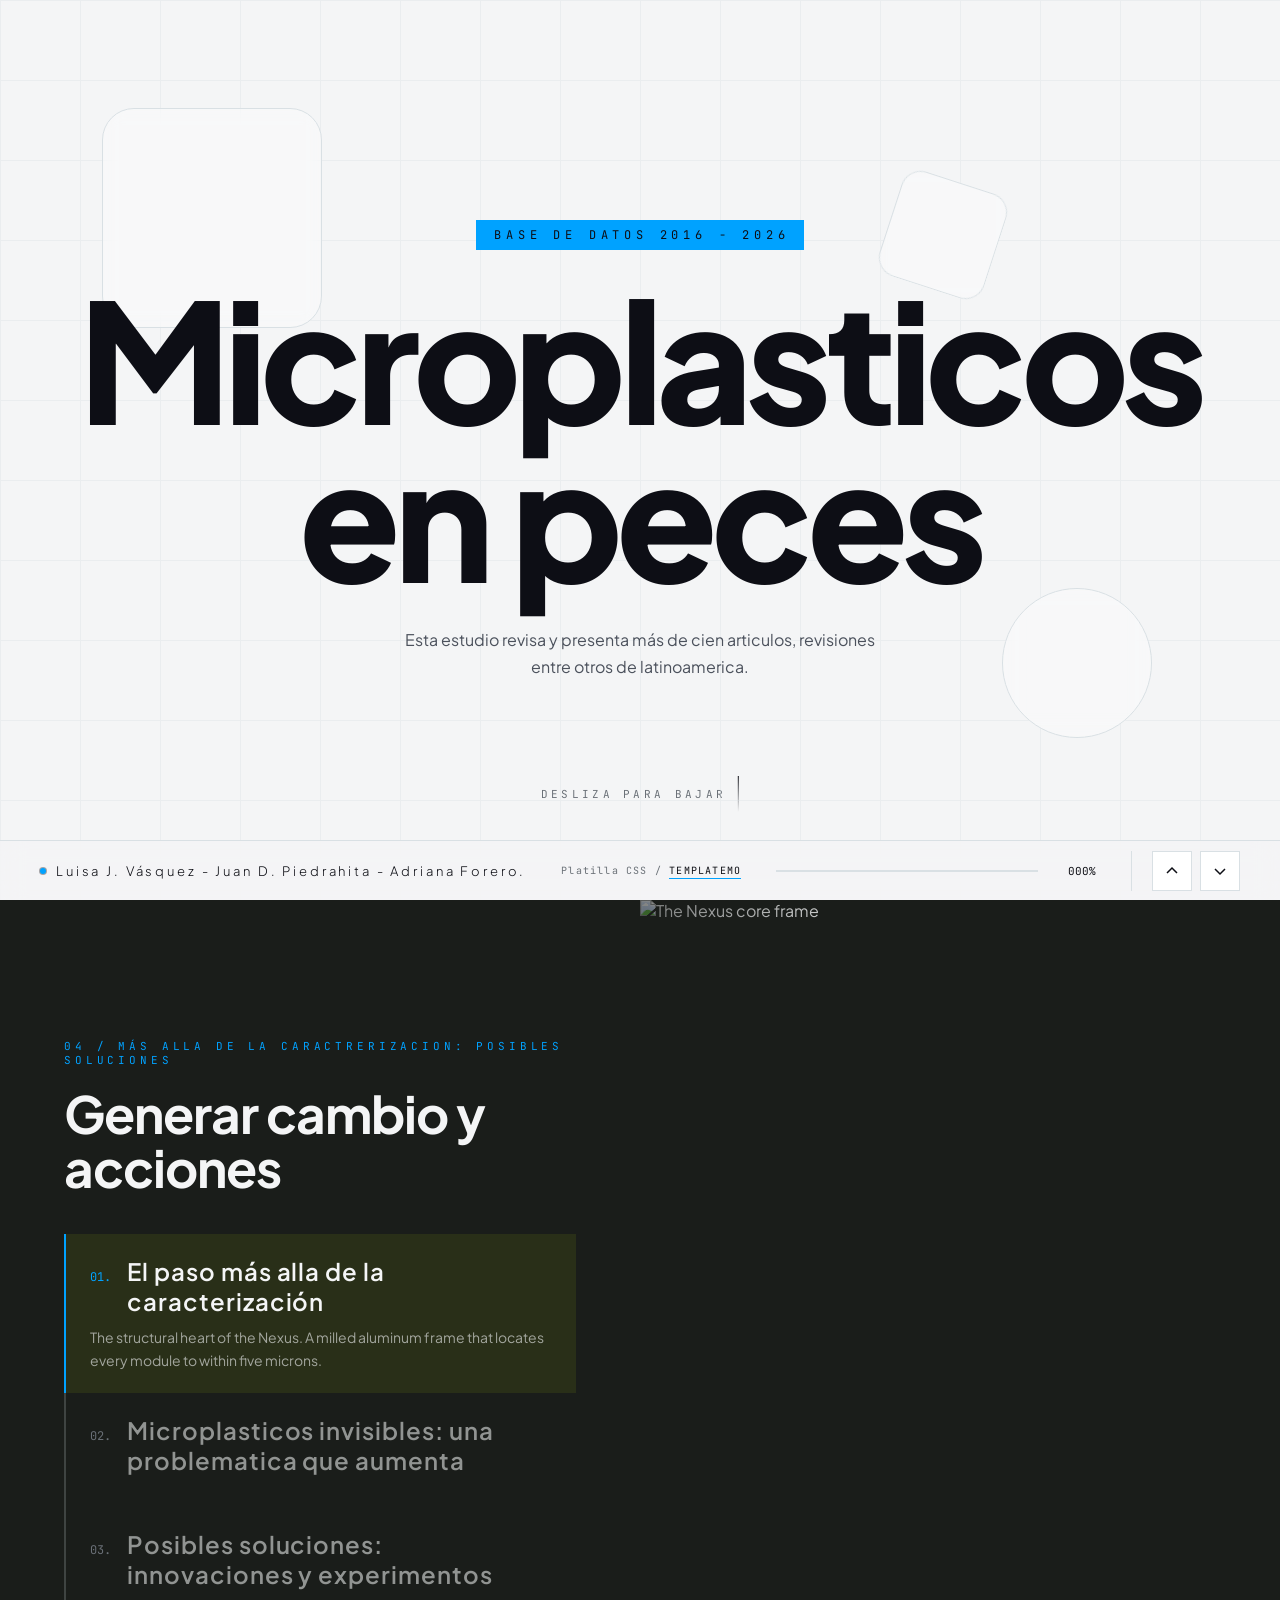
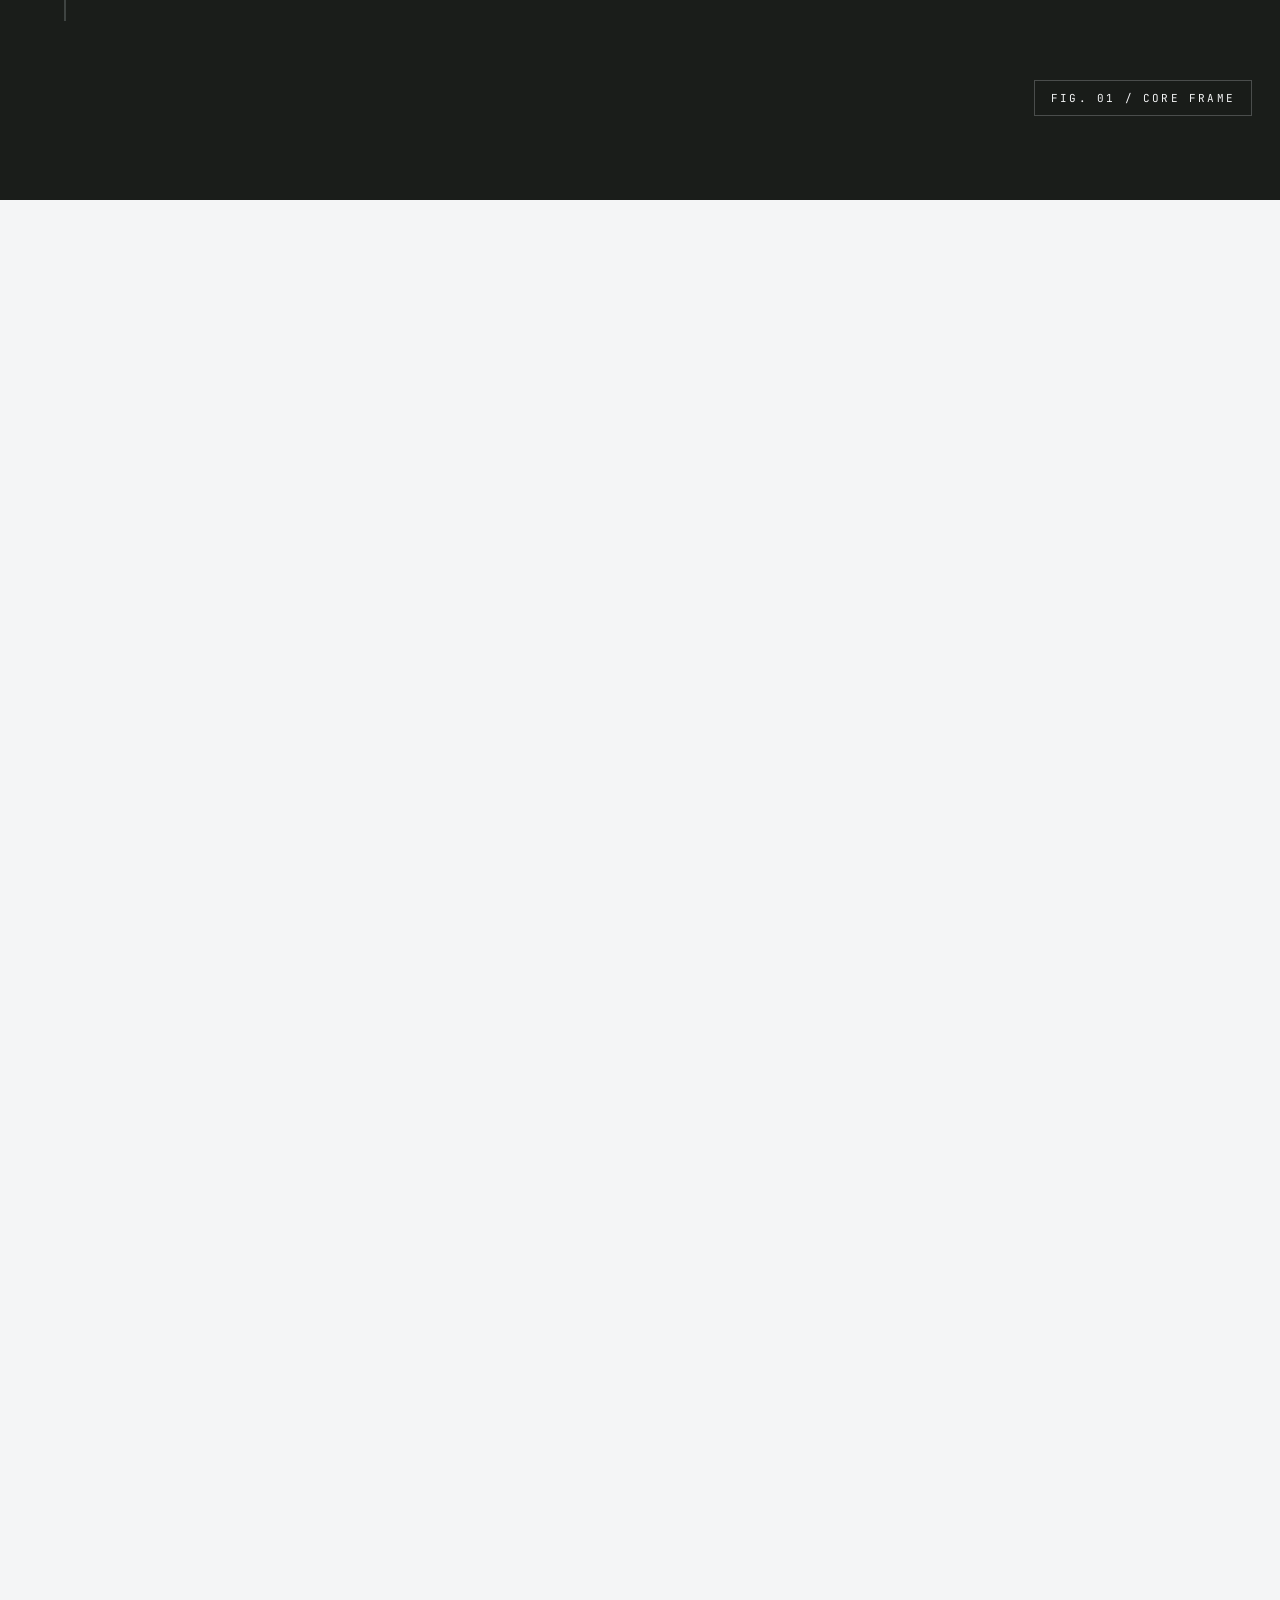
==== index.html @ 28c137dc "Main page" ====
<!DOCTYPE html>
<!--
  Platilla
  https://templatemo.com/tm-629-nexus-system
-->
<html lang="es">
<head>
<meta charset="UTF-8">
<meta name="viewport" content="width=device-width, initial-scale=1.0">
<title>Base de datos microplasticos en peces 2016-2026</title>
<meta name="description" content="The Nexus is a Z-Depth scroll-stacking industrial tech template with a brushed titanium and acid volt design system.">
<link rel="preconnect" href="https://fonts.googleapis.com">
<link rel="preconnect" href="https://fonts.gstatic.com" crossorigin>
<link href="https://fonts.googleapis.com/css2?family=Plus+Jakarta+Sans:wght@300;400;500;600;700;800&family=JetBrains+Mono:wght@400;500;700&display=swap" rel="stylesheet">
<link rel="stylesheet" href="templatemo-629-nexus-style.css">
</head>
<body>

<div class="scroll-spacer" aria-hidden="true"></div>

<!-- card 1: the floating hero -->
<section class="zcard card-hero" data-card="1">
  <div class="hero-grid" aria-hidden="true"></div>
  <div class="glass-shape glass-a" aria-hidden="true"></div>
  <div class="glass-shape glass-b" aria-hidden="true"></div>
  <div class="glass-shape glass-c" aria-hidden="true"></div>
  <div class="hero-stage">
    <p class="hero-eyebrow">Base de datos 2016 - 2026</p>
    <h1 class="hero-title">Microplasticos en peces</h1>
    <p class="hero-sub">Esta estudio revisa y presenta más de cien articulos, revisiones entre otros de latinoamerica.</p>
  </div>
  <div class="hero-scroll-hint">Desliza para bajar</div>
</section>

<!-- card 2: the engineered image overlay -->
<section class="zcard card-macro" data-card="2">
  <img class="macro-img" src="https://cdn.shopify.com/s/files/1/1537/5723/files/ocean-microplastic-content.jpg?v=1647354596" alt="Macro view">
  <div class="macro-shade" aria-hidden="true"></div>
  <div class="crosshair-v" aria-hidden="true"></div>
  <div class="crosshair-h" aria-hidden="true"></div>
  <div class="node-dot" aria-hidden="true"></div>
  <div class="node-box">
    <p class="node-box-tag">En resumidas cuentas:</p>
    <div class="node-stat"><span>TOTAL DE REVISADOS</span><span>342</span></div>
    <div class="node-stat"><span>DESPUES DE LA DEPURACIÓN</span><span>108</span></div>
    <div class="node-stat"><span>PERIODO DE ESTUDIO</span><span>2016-2026</span></div>
  </div>
  <div class="macro-caption">
    <span class="mono">Introducción</span>
    <h2>¿Sobre que es nuestra revisión?</h2>
  </div>
</section>

<!-- card 3: the kinetic accordion fold -->
<section class="zcard card-fold" data-card="3">
  <div class="fold-head">
    <h2>Múltiples áreas, un objetivo</h2>
    <span class="mono">03 / Áreas de enfoque</span>
  </div>
  <div class="accordion" id="accordion">
    <button class="slice" type="button" aria-expanded="false">
      <img class="slice-img" src="images/Captura de pantalla 2026-10-07 170751.png" alt="Core processing array">
      <div class="slice-shade" aria-hidden="true"></div>
      <div class="slice-idle">
        <span class="slice-num">A.01</span>
        <span class="slice-idle-title">Base de datos general</span>
        <span class="slice-num" aria-hidden="true">+</span>
      </div>
      <div class="slice-reveal">
        <span class="mono">A.01 / Tabla resumida de 108 articulos</span>
        <h3>Set de datos</h3>
        <p>Tabla con Titulo, autores, año, DOI, resumen y microplasticos encontrados por pais, cuenca y especie.</p>
      </div>
    </button>
    <button class="slice" type="button" aria-expanded="false">
      <img class="slice-img" src="https://wordpress.donweb.com/wp-content/uploads/2026/02/mapa-interactivo-en-WordPress-10.png" alt="Liquid cooling fluidics loop">
      <div class="slice-shade" aria-hidden="true"></div>
      <div class="slice-idle">
        <span class="slice-num">A.02</span>
        <span class="slice-idle-title">Mapa interactivo</span>
        <span class="slice-num" aria-hidden="true">+</span>
      </div>
      <div class="slice-reveal">
        <span class="mono">A.02 / Mapa</span>
        <h3>Mapa global interactivo con </h3>
        <p>Informacion de: ubicacion, especie, microplasticos y quimica cuenca y otras particulas antropogenicas</p>
      </div>
    </button>
    <button class="slice" type="button" aria-expanded="false">
      <img class="slice-img" src="https://curiomail.com/cdn/shop/files/freshwater-fish-greeting-card-set-4.jpg?v=1776963924&width=3840" alt="Power distribution grid">
      <div class="slice-shade" aria-hidden="true"></div>
      <div class="slice-idle">
        <span class="slice-num">A.03</span>
        <span class="slice-idle-title">Especies y sus microplasticos</span>
        <span class="slice-num" aria-hidden="true">+</span>
      </div>
      <div class="slice-reveal">
        <span class="mono">A.03 / Especies y microplasticos</span>
        <h3>Informacion taxonomica y microplasticos encontrados</h3>
        <p>Ficha donde la especie tendra un listado de los microplasticos encontrados citados.</p>
      </div>
    </button>
    <button class="slice" type="button" aria-expanded="false">
      <img class="slice-img" src="https://encrypted-tbn0.gstatic.com/images?q=tbn:ANd9GcRLVZOfeoc1RSA6bBAQNRxiNqVx5EBvekaNtNRDOL5UvaYXWQmduBOjoM87&s=10" alt="Optical interconnect sync layer">
      <div class="slice-shade" aria-hidden="true"></div>
      <div class="slice-idle">
        <span class="slice-num">A.04</span>
        <span class="slice-idle-title">Metodologías</span>
        <span class="slice-num" aria-hidden="true">+</span>
      </div>
      <div class="slice-reveal">
        <span class="mono">A.04 / Metodologías citadas</span>
        <h3>Fichas tecnicas sobre las metodologías</h3>
        <p>Tipos de estudios sobre los metodos empleados por los estudios encontrados</p>
      </div>
    </button>
  </div>
</section>

<!-- card 4: the matrix tabs and signature -->
<section class="zcard card-matrix" data-card="4">
  <div class="matrix-left">
    <p class="mono-tag">04 / Más alla de la caractrerizacion: posibles soluciones</p>
    <h2>Generar cambio y acciones</h2>
    <div class="matrix-tabs">
      <button class="matrix-tab active" type="button" data-goto="core" aria-selected="true">
        <span class="tab-line"><span class="tab-num">01.</span><span class="tab-name">El paso más alla de la caracterización</span></span>
        <p>The structural heart of the Nexus. A milled aluminum frame that locates every module to within five microns.</p>
      </button>
      <button class="matrix-tab" type="button" data-goto="fluidics" aria-selected="false">
        <span class="tab-line"><span class="tab-num">02.</span><span class="tab-name">Microplasticos invisibles: una problematica que aumenta</span></span>
        <p>Quick-disconnect manifolds route coolant through the chassis without a single exposed line.</p>
      </button>
      <button class="matrix-tab" type="button" data-goto="sync" aria-selected="false">
        <span class="tab-line"><span class="tab-num">03.</span><span class="tab-name">Posibles soluciones: innovaciones y experimentos</span></span>
        <p>A dedicated timing plane distributes a single clock to all nodes, end to end, rack to rack.</p>
      </button>
    </div>
  </div>
  <div class="matrix-right">
    <img class="matrix-img active" data-panel="core" src="https://hakaimagazine.com/wp-content/uploads/header-microplastic-effects.jpg" alt="The Nexus core frame">
    <img class="matrix-img" data-panel="fluidics" src="https://cdn.oceanographicmagazine.com/wp-content/uploads/2019/11/07104819/Hawaii-ocean-plastics-2-1920x1080.jpg" alt="The Nexus fluidics manifold">
    <img class="matrix-img" data-panel="sync" src="https://media.springernature.com/full/springer-static/image/art%3A10.1038%2Fs44454-025-00020-2/MediaObjects/44454_2025_20_Fig2_HTML.png?as=webp" alt="The Nexus sync timing plane">
    <div class="matrix-img-shade" aria-hidden="true"></div>
    <div class="matrix-caption" id="matrixCaption">FIG. 01 / CORE FRAME</div>
  </div>
</section>

<!-- permanent hud signature bar -->
<footer class="hud">
  <a class="hud-brand" href="https://www.templatemo.com/tm-629-nexus-system" target="_blank" rel="nofollow noopener">
    <span class="dot" aria-hidden="true"></span>Luisa J. Vásquez - Juan D. Piedrahita - Adriana Forero.
  </a>
  <span class="hud-credit">Platilla CSS / <a href="https://templatemo.com" target="_blank" rel="nofollow noopener">TEMPLATEMO</a></span>
  <div class="hud-progress">
    <div class="hud-track"><div class="hud-fill" id="hudFill"></div></div>
    <span class="hud-pct" id="hudPct">000%</span>
  </div>
  <div class="hud-nav">
    <button class="hud-arrow" id="navUp" type="button" aria-label="Previous section">
      <svg viewBox="0 0 14 14" fill="none" xmlns="http://www.w3.org/2000/svg" aria-hidden="true"><path d="M2 9L7 4L12 9" stroke="currentColor" stroke-width="1.5"/></svg>
    </button>
    <button class="hud-arrow" id="navDown" type="button" aria-label="Next section">
      <svg viewBox="0 0 14 14" fill="none" xmlns="http://www.w3.org/2000/svg" aria-hidden="true"><path d="M2 5L7 10L12 5" stroke="currentColor" stroke-width="1.5"/></svg>
    </button>
  </div>
</footer>

<script src="templatemo-629-nexus-script.js"></script>
</body>
</html>
---- templatemo-629-nexus-style.css ----
/*
  Nexus System Template
  https://templatemo.com/tm-629-nexus-system
*/

:root {
  --titanium: #F4F5F6; /* brushed titanium, cool metallic light grey */
  --carbon: #0D0E15; /* carbon matte, deep light-absorbing dark */
  --volt: #00a2ff; /* acid volt, electric neon accent 00a2ff*/
  --steel: #D9E0E4; /* muted steel lines and borders */
  --graphite: #1A1D1A; /* deep graphite grey with a whisper of green */
  --white: #FFFFFF;
  --hud-h: 60px;
  --ease-silk: cubic-bezier(0.16, 1, 0.3, 1);
}

* { margin: 0; padding: 0; box-sizing: border-box; }

html { scroll-behavior: auto; }

body {
  font-family: 'Plus Jakarta Sans', sans-serif;
  background: var(--titanium);
  color: var(--carbon);
  overflow-x: hidden;
  -webkit-font-smoothing: antialiased;
}

img { display: block; max-width: 100%; }

a { color: inherit; text-decoration: none; }

button { font-family: inherit; border: none; background: none; cursor: pointer; color: inherit; }

.mono { font-family: 'JetBrains Mono', monospace; }

/* ---------- scroll spacer creates the 400vh track ---------- */
.scroll-spacer { height: 400vh; }

/* ---------- z-depth card engine ---------- */
.zcard {
  position: fixed;
  top: 0;
  left: 0;
  width: 100vw;
  height: 100vh;
  height: 100svh;
  transform-origin: top center;
  will-change: transform, opacity;
  overflow: hidden;
}

.zcard[data-card="1"] { z-index: 10; }
.zcard[data-card="2"] { z-index: 20; transform: translateY(100%); }
.zcard[data-card="3"] { z-index: 30; transform: translateY(100%); }
.zcard[data-card="4"] { z-index: 40; transform: translateY(100%); }

/* ---------- card 1: the floating hero ---------- */
.card-hero {
  background: var(--titanium);
  display: flex;
  align-items: center;
  justify-content: center;
}

.hero-stage {
  position: relative;
  text-align: center;
  z-index: 5;
  padding: 0 24px;
}

.hero-eyebrow {
  font-family: 'JetBrains Mono', monospace;
  font-size: 12px;
  letter-spacing: 0.4em;
  text-transform: uppercase;
  color: var(--carbon);
  background: var(--volt);
  display: inline-block;
  padding: 7px 14px 7px 18px;
  margin-bottom: 28px;
}

.hero-title {
  font-size: clamp(56px, 13vw, 180px);
  font-weight: 800;
  letter-spacing: -0.04em;
  line-height: 0.95;
  color: var(--carbon);
}

.hero-sub {
  margin: 32px auto 0;
  max-width: 480px;
  font-size: 16px;
  font-weight: 400;
  line-height: 1.7;
  color: #4B515C;
}

.hero-scroll-hint {
  position: absolute;
  bottom: calc(var(--hud-h) + 28px);
  left: 50%;
  transform: translateX(-50%);
  font-family: 'JetBrains Mono', monospace;
  font-size: 11px;
  letter-spacing: 0.3em;
  text-transform: uppercase;
  color: #6A7077;
  display: flex;
  align-items: center;
  gap: 12px;
}

.hero-scroll-hint::after {
  content: "";
  width: 1px;
  height: 36px;
  background: linear-gradient(to bottom, var(--carbon), transparent);
  animation: hint-drop 2.2s var(--ease-silk) infinite;
}

@keyframes hint-drop {
  0% { transform: scaleY(0); transform-origin: top; }
  55% { transform: scaleY(1); transform-origin: top; }
  56% { transform-origin: bottom; }
  100% { transform: scaleY(0); transform-origin: bottom; }
}

/* floating translucent glass shapes */
.glass-shape {
  position: absolute;
  backdrop-filter: blur(10px);
  -webkit-backdrop-filter: blur(10px);
  background: rgba(255, 255, 255, 0.35);
  border: 1px solid var(--steel);
  z-index: 2;
}

.glass-a {
  width: 220px;
  height: 220px;
  top: 12%;
  left: 8%;
  border-radius: 32px;
  animation: bob-a 9s ease-in-out infinite;
}

.glass-b {
  width: 150px;
  height: 150px;
  bottom: 18%;
  right: 10%;
  border-radius: 50%;
  animation: bob-b 7s ease-in-out infinite;
}

.glass-c {
  width: 110px;
  height: 110px;
  top: 20%;
  right: 22%;
  border-radius: 20px;
  transform: rotate(18deg);
  animation: bob-c 11s ease-in-out infinite;
}

@keyframes bob-a {
  0%, 100% { transform: translateY(0); }
  50% { transform: translateY(-26px); }
}

@keyframes bob-b {
  0%, 100% { transform: translateY(0); }
  50% { transform: translateY(22px); }
}

@keyframes bob-c {
  0%, 100% { transform: translateY(0) rotate(18deg); }
  50% { transform: translateY(-18px) rotate(24deg); }
}

/* faint engineering grid behind the hero */
.hero-grid {
  position: absolute;
  inset: 0;
  background-image: linear-gradient(var(--steel) 1px, transparent 1px), linear-gradient(90deg, var(--steel) 1px, transparent 1px);
  background-size: 80px 80px;
  opacity: 0.35;
  z-index: 1;
}

/* ---------- card 2: the engineered image overlay ---------- */
.card-macro { background: var(--carbon); }

.macro-img {
  position: absolute;
  inset: 0;
  width: 100%;
  height: 100%;
  object-fit: cover;
}

.macro-shade {
  position: absolute;
  inset: 0;
  background: linear-gradient(to bottom, rgba(13, 14, 21, 0.25), rgba(13, 14, 21, 0.05) 40%, rgba(13, 14, 21, 0.35));
}

.crosshair-v, .crosshair-h { position: absolute; background: rgba(255, 255, 255, 0.4); }

.crosshair-v { top: 0; bottom: 0; left: 62%; width: 1px; }

.crosshair-h { left: 0; right: 0; top: 40%; height: 1px; }

.node-dot {
  position: absolute;
  left: 62%;
  top: 40%;
  width: 12px;
  height: 12px;
  border-radius: 50%;
  background: var(--volt);
  transform: translate(-50%, -50%);
  box-shadow: 0 0 0 6px rgba(209, 255, 0, 0.25), 0 0 24px 4px rgba(209, 255, 0, 0.8);
  animation: node-pulse 2.6s ease-in-out infinite;
}

@keyframes node-pulse {
  0%, 100% { box-shadow: 0 0 0 6px rgba(209, 255, 0, 0.25), 0 0 24px 4px rgba(209, 255, 0, 0.8); }
  50% { box-shadow: 0 0 0 12px rgba(209, 255, 0, 0.12), 0 0 36px 8px rgba(209, 255, 0, 0.95); }
}

.node-box {
  position: absolute;
  left: calc(62% + 28px);
  top: calc(40% + 28px);
  width: 280px;
  max-width: calc(100vw - 48px);
  background: rgba(13, 14, 21, 0.85);
  backdrop-filter: blur(8px);
  -webkit-backdrop-filter: blur(8px);
  border: 1px solid rgba(217, 224, 228, 0.3);
  color: var(--titanium);
  padding: 20px;
}

.node-box-tag {
  font-family: 'JetBrains Mono', monospace;
  font-size: 10px;
  letter-spacing: 0.3em;
  color: var(--volt);
  margin-bottom: 14px;
}

.node-stat {
  display: flex;
  justify-content: space-between;
  font-family: 'JetBrains Mono', monospace;
  font-size: 12px;
  padding: 8px 0;
  border-bottom: 1px solid rgba(217, 224, 228, 0.15);
}

.node-stat:last-child { border-bottom: none; }

.node-stat span:last-child { color: #00a2ff; }

.macro-caption {
  position: absolute;
  left: 40px;
  bottom: calc(var(--hud-h) + 36px);
  color: var(--titanium);
  max-width: 420px;
}

.macro-caption .mono {
  font-size: 11px;
  letter-spacing: 0.35em;
  text-transform: uppercase;
  color: #00a2ff;
  display: block;
  margin-bottom: 14px;
}

.macro-caption h2 {
  font-size: clamp(28px, 4vw, 48px);
  font-weight: 700;
  letter-spacing: -0.02em;
  line-height: 1.1;
}

/* ---------- card 3: the kinetic accordion fold ---------- */
.card-fold { background: var(--white); display: flex; flex-direction: column; }

.fold-head {
  padding: 28px 40px 0;
  display: flex;
  justify-content: space-between;
  align-items: baseline;
  gap: 16px;
}

.fold-head h2 { font-size: clamp(22px, 3vw, 34px); font-weight: 700; letter-spacing: -0.02em; }

.fold-head .mono { font-size: 11px; letter-spacing: 0.3em; text-transform: uppercase; color: #6A7077; }

.accordion {
  flex: 1;
  display: flex;
  width: 100%;
  margin-top: 24px;
  border-top: 1px solid var(--steel);
}

.slice {
  position: relative;
  flex: 1 1 0;
  min-width: 0;
  overflow: hidden;
  border-right: 1px solid var(--steel);
  background: var(--white);
  transition: flex-grow 1.2s var(--ease-silk);
  cursor: pointer;
  text-align: left;
  padding: 0;
}

.slice:last-child { border-right: none; }

.slice.active { flex-grow: 3.7; }

.slice-img {
  position: absolute;
  inset: 0;
  width: 100%;
  height: 100%;
  object-fit: cover;
  opacity: 0;
  transform: scale(1.06);
  transition: opacity 1.2s var(--ease-silk), transform 1.2s var(--ease-silk);
}

.slice.active .slice-img { opacity: 1; transform: scale(1); }

.slice-shade {
  position: absolute;
  inset: 0;
  background: linear-gradient(to top, rgba(13, 14, 21, 0.75), rgba(13, 14, 21, 0) 55%);
  opacity: 0;
  transition: opacity 1.2s var(--ease-silk);
}

.slice.active .slice-shade { opacity: 1; }

.slice-idle {
  position: absolute;
  inset: 0;
  display: flex;
  flex-direction: column;
  justify-content: space-between;
  padding: 28px 0 calc(var(--hud-h) + 28px);
  align-items: center;
  transition: opacity 0.6s var(--ease-silk);
}

.slice.active .slice-idle { opacity: 0; }

.slice-num {
  font-family: 'JetBrains Mono', monospace;
  font-size: 12px;
  color: var(--carbon);
  letter-spacing: 0.2em;
}

.slice-idle-title {
  writing-mode: vertical-rl;
  font-size: clamp(16px, 2vw, 22px);
  font-weight: 600;
  letter-spacing: 0.12em;
  text-transform: uppercase;
  color: var(--carbon);
}

.slice-reveal {
  position: absolute;
  left: 28px;
  right: 28px;
  bottom: calc(var(--hud-h) + 28px);
  color: var(--titanium);
  opacity: 0;
  transform: translateY(16px);
  transition: opacity 1.2s var(--ease-silk), transform 1.2s var(--ease-silk);
}

.slice.active .slice-reveal { opacity: 1; transform: translateY(0); }

.slice-reveal .mono {
  font-size: 10px;
  letter-spacing: 0.3em;
  text-transform: uppercase;
  color: #00a2ff;
  display: block;
  margin-bottom: 10px;
}

.slice-reveal h3 { font-size: clamp(20px, 2.6vw, 32px); font-weight: 700; letter-spacing: -0.01em; margin-bottom: 10px; white-space: nowrap; }

.slice-reveal p { font-size: 14px; line-height: 1.6; max-width: 380px; color: rgba(244, 245, 246, 0.85); }

.slice:focus-visible { outline: 2px solid var(--carbon); outline-offset: -2px; }

/* ---------- card 4: the matrix tabs and signature ---------- */
.card-matrix {
  background: var(--graphite);
  color: var(--titanium);
  display: grid;
  grid-template-columns: 1fr 1fr;
}

.matrix-left {
  display: flex;
  flex-direction: column;
  justify-content: center;
  padding: 60px clamp(28px, 5vw, 80px) calc(var(--hud-h) + 40px);
}

.matrix-left .mono-tag {
  font-family: 'JetBrains Mono', monospace;
  font-size: 11px;
  letter-spacing: 0.35em;
  text-transform: uppercase;
  color: var(--volt);
  margin-bottom: 20px;
}

.matrix-left h2 {
  font-size: clamp(30px, 4vw, 52px);
  font-weight: 700;
  letter-spacing: -0.02em;
  line-height: 1.05;
  margin-bottom: 40px;
}

.matrix-tab {
  display: block;
  width: 100%;
  text-align: left;
  padding: 22px 24px;
  border-left: 2px solid rgba(217, 224, 228, 0.2);
  transition: border-color 0.5s var(--ease-silk), background 0.5s var(--ease-silk);
}

.matrix-tab .tab-line {
  display: flex;
  align-items: baseline;
  gap: 16px;
}

.matrix-tab .tab-num {
  font-family: 'JetBrains Mono', monospace;
  font-size: 12px;
  color: #6A7077;
  transition: color 0.5s var(--ease-silk);
}

.matrix-tab .tab-name {
  font-size: clamp(18px, 2vw, 24px);
  font-weight: 600;
  letter-spacing: 0.04em;
  color: rgba(244, 245, 246, 0.55);
  transition: color 0.5s var(--ease-silk);
}

.matrix-tab p {
  margin-top: 10px;
  font-size: 14px;
  line-height: 1.6;
  color: rgba(244, 245, 246, 0.6);
  max-height: 0;
  overflow: hidden;
  opacity: 0;
  transition: max-height 0.7s var(--ease-silk), opacity 0.7s var(--ease-silk);
}

.matrix-tab.active {
  border-left-color: var(--volt);
  background: rgba(209, 255, 0, 0.08);
}

.matrix-tab.active .tab-num { color: var(--volt); }

.matrix-tab.active .tab-name { color: var(--titanium); }

.matrix-tab.active p { max-height: 120px; opacity: 1; }

.matrix-tab:focus-visible { outline: 2px solid var(--volt); outline-offset: -2px; }

.matrix-right { position: relative; overflow: hidden; }

.matrix-img {
  position: absolute;
  inset: 0;
  width: 100%;
  height: 100%;
  object-fit: cover;
  opacity: 0;
  transform: scale(1.05);
  transition: opacity 1s var(--ease-silk), transform 1.4s var(--ease-silk);
}

.matrix-img.active { opacity: 1; transform: scale(1); }

.matrix-img-shade {
  position: absolute;
  inset: 0;
  background: linear-gradient(to right, rgba(26, 29, 26, 0.55), rgba(26, 29, 26, 0) 45%);
  pointer-events: none;
}

.matrix-caption {
  position: absolute;
  right: 28px;
  bottom: calc(var(--hud-h) + 24px);
  font-family: 'JetBrains Mono', monospace;
  font-size: 11px;
  letter-spacing: 0.2em;
  color: var(--titanium);
  background: rgba(26, 29, 26, 0.78);
  backdrop-filter: blur(6px);
  -webkit-backdrop-filter: blur(6px);
  border: 1px solid rgba(217, 224, 228, 0.25);
  padding: 10px 16px;
}

/* ---------- the permanent hud signature bar ---------- */
.hud {
  position: fixed;
  left: 0;
  right: 0;
  bottom: 0;
  height: var(--hud-h);
  z-index: 9999;
  display: flex;
  align-items: center;
  justify-content: space-between;
  gap: 24px;
  padding: 0 clamp(20px, 4vw, 40px);
  background: rgba(244, 245, 246, 0.82);
  backdrop-filter: blur(12px);
  -webkit-backdrop-filter: blur(12px);
  border-top: 1px solid var(--steel);
}

.hud-brand {
  font-weight: 300;
  letter-spacing: 0.22em;
  font-size: 13px;
  color: var(--carbon);
  display: flex;
  align-items: center;
  gap: 10px;
  white-space: nowrap;
}

.hud-brand .dot {
  width: 6px;
  height: 6px;
  border-radius: 50%;
  background: var(--volt);
  box-shadow: 0 0 0 1px rgba(13, 14, 21, 0.35);
}

.hud-credit {
  font-family: 'JetBrains Mono', monospace;
  font-size: 10px;
  letter-spacing: 0.12em;
  color: #6A7077;
  white-space: nowrap;
}

.hud-credit a { color: var(--carbon); border-bottom: 1px solid var(--volt); padding-bottom: 1px; }

.hud-progress {
  flex: 1;
  max-width: 320px;
  display: flex;
  align-items: center;
  gap: 14px;
}

.hud-track {
  flex: 1;
  height: 2px;
  background: var(--steel);
  position: relative;
  overflow: hidden;
}

.hud-fill {
  position: absolute;
  left: 0;
  top: 0;
  bottom: 0;
  width: 0%;
  background: var(--volt);
}

.hud-pct {
  font-family: 'JetBrains Mono', monospace;
  font-size: 11px;
  color: var(--carbon);
  min-width: 44px;
  text-align: right;
}

.hud-nav {
  display: flex;
  align-items: center;
  gap: 8px;
  padding-left: 20px;
  border-left: 1px solid var(--steel);
}

.hud-arrow {
  width: 40px;
  height: 40px;
  display: flex;
  align-items: center;
  justify-content: center;
  border: 1px solid var(--steel);
  background: var(--white);
  color: var(--carbon);
  transition: background 0.4s var(--ease-silk), border-color 0.4s var(--ease-silk), color 0.4s var(--ease-silk), opacity 0.4s var(--ease-silk);
}

.hud-arrow svg { width: 14px; height: 14px; display: block; }

.hud-arrow:hover:not(:disabled) {
  background: var(--volt);
  border-color: var(--carbon);
  color: var(--carbon);
}

.hud-arrow:disabled { opacity: 0.3; cursor: default; }

.hud-arrow:focus-visible { outline: 2px solid var(--carbon); outline-offset: 2px; }

/* ---------- responsive ---------- */
@media (max-width: 900px) {
  .glass-a { width: 140px; height: 140px; left: 4%; }
  .glass-b { width: 100px; height: 100px; right: 6%; }
  .glass-c { width: 80px; height: 80px; right: 12%; }
  .crosshair-v { left: 50%; }
  .node-dot { left: 50%; }
  .node-box { left: 24px; right: 24px; width: auto; top: calc(40% + 28px); }
  .macro-caption { left: 24px; right: 24px; }
  .accordion { flex-direction: column; }
  .slice { border-right: none; border-bottom: 1px solid var(--steel); }
  .slice:last-child { border-bottom: none; }
  .slice-idle { flex-direction: row; align-items: center; justify-content: space-between; padding: 0 24px; }
  .slice-idle-title { writing-mode: horizontal-tb; letter-spacing: 0.08em; }
  .slice-reveal { left: 24px; right: 24px; bottom: 20px; }
  .slice-reveal h3 { white-space: normal; }
  .fold-head { padding: 20px 24px 0; flex-direction: column; gap: 6px; }
  .accordion { margin-top: 16px; }
  .card-matrix { grid-template-columns: 1fr; grid-template-rows: auto 1fr; }
  .matrix-left { padding: 40px 24px 24px; justify-content: flex-start; }
  .matrix-left h2 { margin-bottom: 20px; }
  .matrix-tab { padding: 14px 16px; }
  .matrix-caption { right: 16px; bottom: calc(var(--hud-h) + 16px); }
  .hud-credit { display: none; }
  .hud-pct { display: none; }
}

@media (max-height: 540px) {
  .hero-title { font-size: clamp(40px, 10vh, 90px); }
  .hero-sub { display: none; }
  .matrix-tab p { display: none; }
}

/* ---------- reduced motion: collapse to a calm static document ---------- */
@media (prefers-reduced-motion: reduce) {
  .scroll-spacer { display: none; }
  .zcard {
    position: relative;
    width: 100%;
    height: auto;
    min-height: 100vh;
    transform: none !important;
    opacity: 1 !important;
  }
  .glass-a, .glass-b, .glass-c, .node-dot, .hero-scroll-hint::after { animation: none !important; }
  .slice, .slice-img, .slice-shade, .slice-reveal, .matrix-img, .matrix-tab p { transition: none !important; }
  .card-macro, .matrix-right { min-height: 100vh; }
}
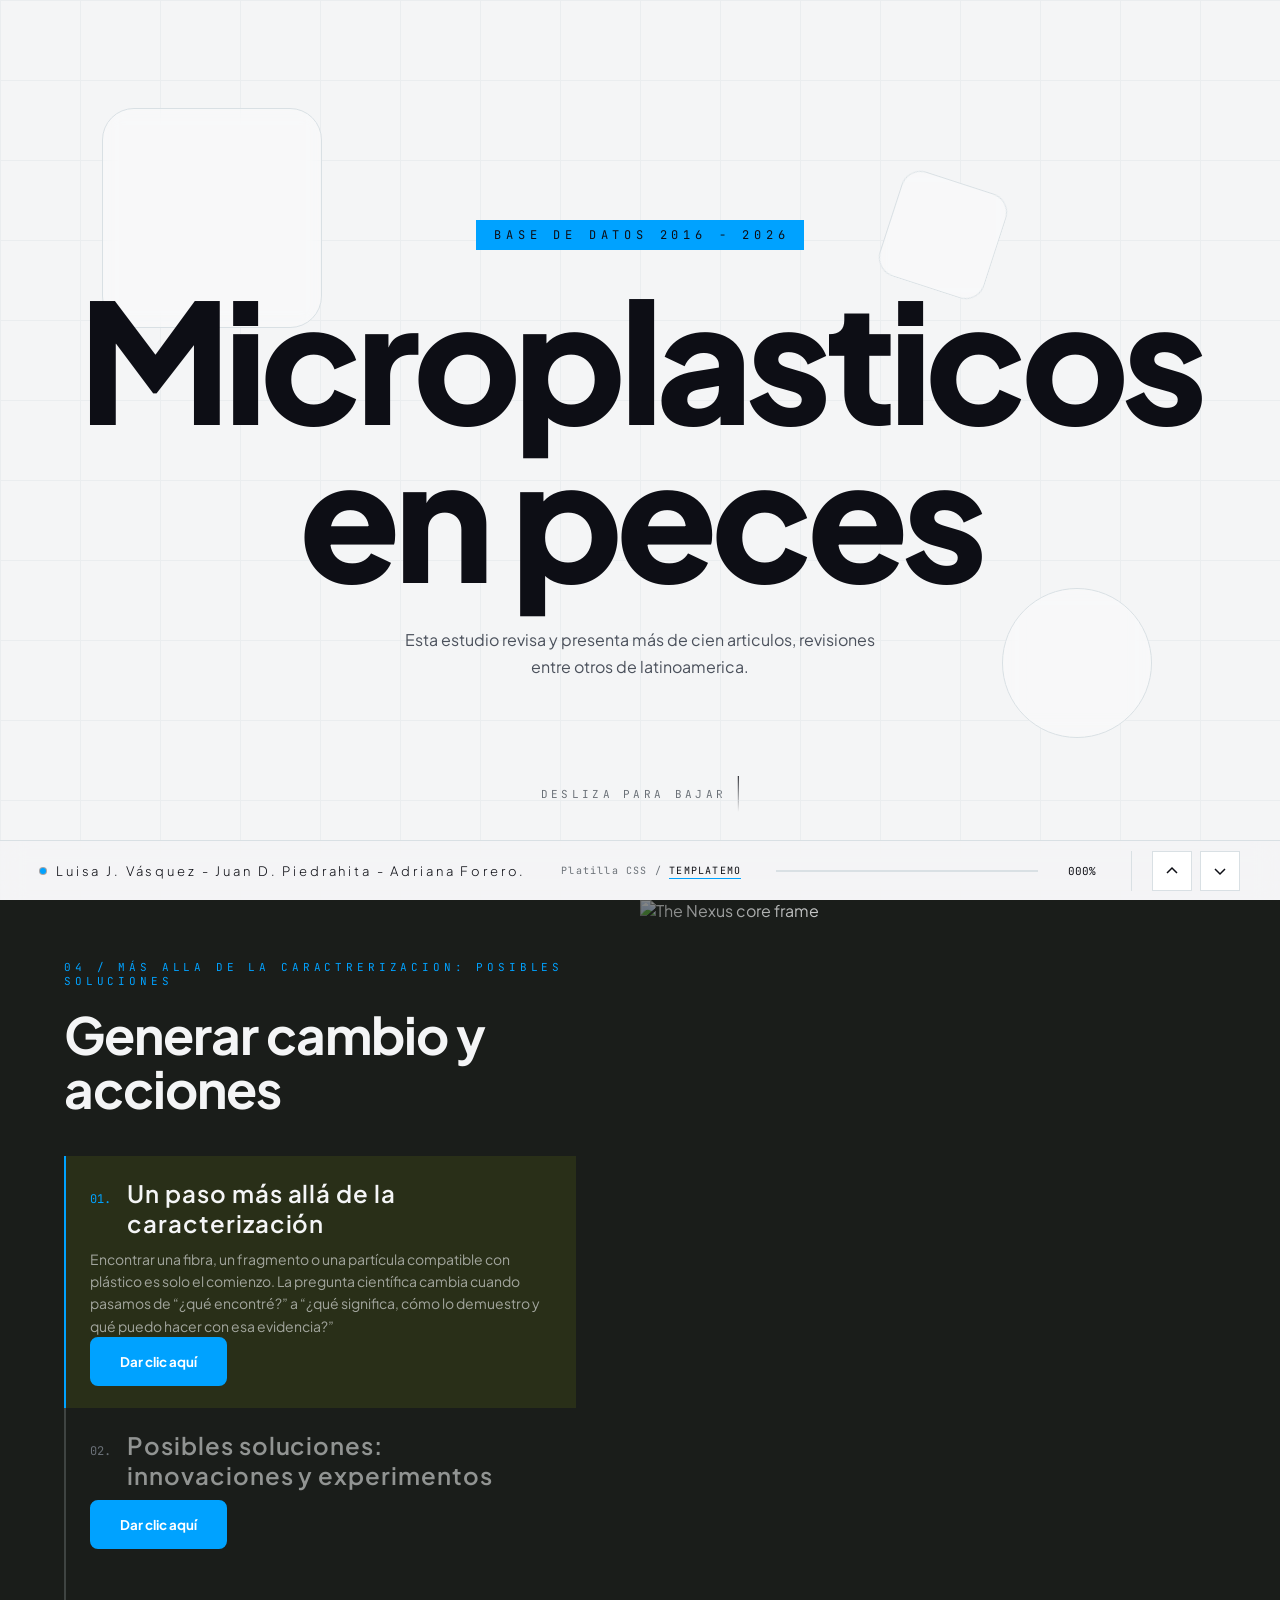
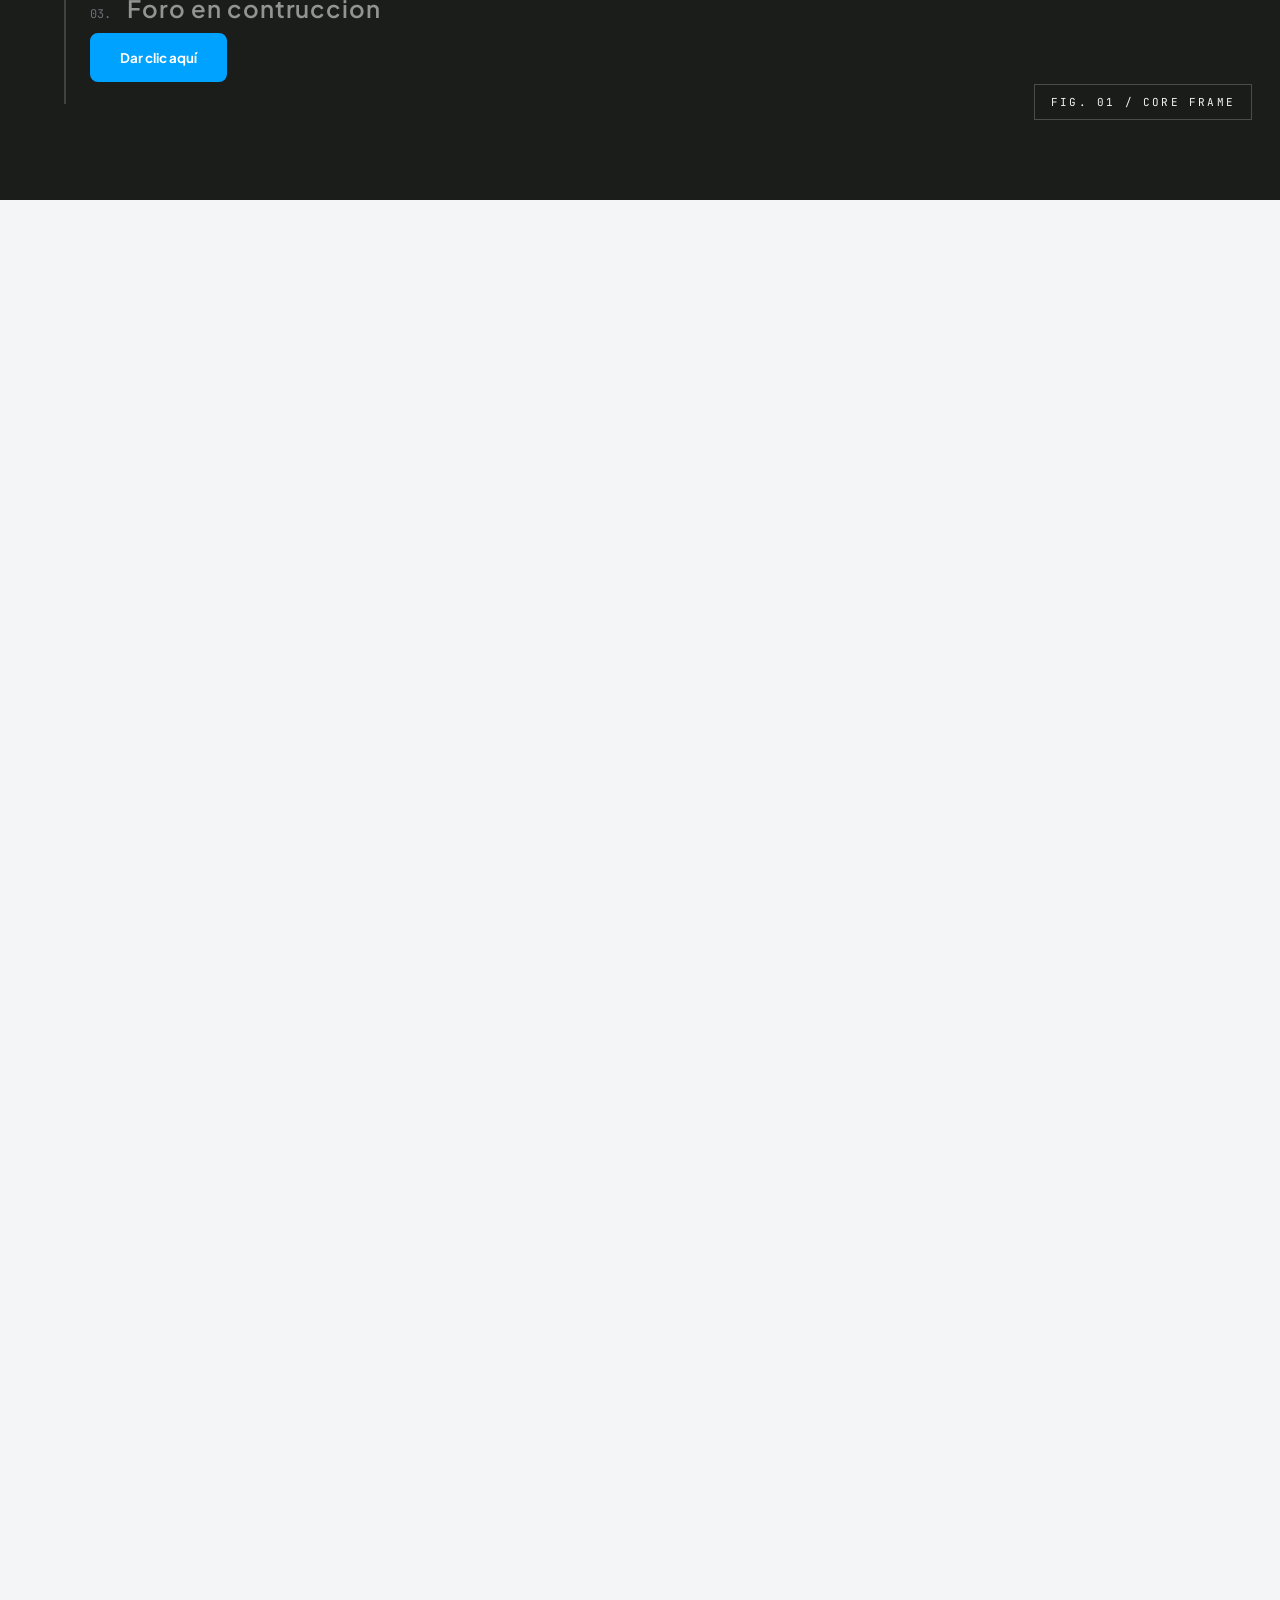
==== commit f5152a5d: "Version medianamente final" ====
--- a/index.html
+++ b/index.html
@@ -47,7 +47,9 @@
   </div>
   <div class="macro-caption">
     <span class="mono">Introducción</span>
-    <h2>¿Sobre que es nuestra revisión?</h2>
+    <h2>Un poco sobre el estudio</h2>
+    <a href="presentacion_estudio_microplasticos.html" class="btn-clic">
+    Más información click aquí</a>
   </div>
 </section>
 
@@ -70,10 +72,12 @@
         <span class="mono">A.01 / Tabla resumida de 108 articulos</span>
         <h3>Set de datos</h3>
         <p>Tabla con Titulo, autores, año, DOI, resumen y microplasticos encontrados por pais, cuenca y especie.</p>
+            <a href="base-datos.html" class="btn-clic">
+    Dar clic aquí</a>
       </div>
     </button>
     <button class="slice" type="button" aria-expanded="false">
-      <img class="slice-img" src="https://wordpress.donweb.com/wp-content/uploads/2026/02/mapa-interactivo-en-WordPress-10.png" alt="Liquid cooling fluidics loop">
+      <img class="slice-img" src="images/mapa.png" alt="Liquid cooling fluidics loop">
       <div class="slice-shade" aria-hidden="true"></div>
       <div class="slice-idle">
         <span class="slice-num">A.02</span>
@@ -84,10 +88,12 @@
         <span class="mono">A.02 / Mapa</span>
         <h3>Mapa global interactivo con </h3>
         <p>Informacion de: ubicacion, especie, microplasticos y quimica cuenca y otras particulas antropogenicas</p>
+            <a href="mapa_microplasticos.html" class="btn-clic">
+    Dar clic aquí</a>
       </div>
     </button>
     <button class="slice" type="button" aria-expanded="false">
-      <img class="slice-img" src="https://curiomail.com/cdn/shop/files/freshwater-fish-greeting-card-set-4.jpg?v=1776963924&width=3840" alt="Power distribution grid">
+      <img class="slice-img" src="images/ficha.png">
       <div class="slice-shade" aria-hidden="true"></div>
       <div class="slice-idle">
         <span class="slice-num">A.03</span>
@@ -98,10 +104,12 @@
         <span class="mono">A.03 / Especies y microplasticos</span>
         <h3>Informacion taxonomica y microplasticos encontrados</h3>
         <p>Ficha donde la especie tendra un listado de los microplasticos encontrados citados.</p>
+            <a href="fichas_especies_microplasticos.html" class="btn-clic">
+    Dar clic aquí</a>
       </div>
     </button>
     <button class="slice" type="button" aria-expanded="false">
-      <img class="slice-img" src="https://encrypted-tbn0.gstatic.com/images?q=tbn:ANd9GcRLVZOfeoc1RSA6bBAQNRxiNqVx5EBvekaNtNRDOL5UvaYXWQmduBOjoM87&s=10" alt="Optical interconnect sync layer">
+      <img class="slice-img" src="images/metodolgias.png" alt="Optical interconnect sync layer">
       <div class="slice-shade" aria-hidden="true"></div>
       <div class="slice-idle">
         <span class="slice-num">A.04</span>
@@ -112,6 +120,8 @@
         <span class="mono">A.04 / Metodologías citadas</span>
         <h3>Fichas tecnicas sobre las metodologías</h3>
         <p>Tipos de estudios sobre los metodos empleados por los estudios encontrados</p>
+            <a href="metodologias_y_control.html" class="btn-clic">
+    Dar clic aquí</a>
       </div>
     </button>
   </div>
@@ -124,16 +134,23 @@
     <h2>Generar cambio y acciones</h2>
     <div class="matrix-tabs">
       <button class="matrix-tab active" type="button" data-goto="core" aria-selected="true">
-        <span class="tab-line"><span class="tab-num">01.</span><span class="tab-name">El paso más alla de la caracterización</span></span>
-        <p>The structural heart of the Nexus. A milled aluminum frame that locates every module to within five microns.</p>
+        <span class="tab-line"><span class="tab-num">01.</span><span class="tab-name">Un paso más allá de la caracterización</span></span>
+        <p>Encontrar una fibra, un fragmento o una partícula compatible con plástico es solo el comienzo. La pregunta científica cambia cuando pasamos 
+          de “¿qué encontré?” a “¿qué significa, cómo lo demuestro y qué puedo hacer con esa evidencia?”</p>
+          <a href="un_paso_mas_alla.html" class="btn-clic">
+    Dar clic aquí</a>
       </button>
       <button class="matrix-tab" type="button" data-goto="fluidics" aria-selected="false">
-        <span class="tab-line"><span class="tab-num">02.</span><span class="tab-name">Microplasticos invisibles: una problematica que aumenta</span></span>
-        <p>Quick-disconnect manifolds route coolant through the chassis without a single exposed line.</p>
+        <span class="tab-line"><span class="tab-num">02.</span><span class="tab-name">Posibles soluciones: innovaciones y experimentos</span></span>
+        <p>La solución no empieza necesariamente con una tecnología espectacular. Empieza por definir qué partícula queremos retirar, de dónde viene, dónde se encuentra y qué significa “eliminarla”.</p>
+        <a href="soluciones_innovaciones.html" class="btn-clic">
+    Dar clic aquí</a>
       </button>
       <button class="matrix-tab" type="button" data-goto="sync" aria-selected="false">
-        <span class="tab-line"><span class="tab-num">03.</span><span class="tab-name">Posibles soluciones: innovaciones y experimentos</span></span>
-        <p>A dedicated timing plane distributes a single clock to all nodes, end to end, rack to rack.</p>
+        <span class="tab-line"><span class="tab-num">03.</span><span class="tab-name">Foro en contruccion</span></span>
+        <p>Un espacio para compartir experiencias, métodos, resultados, preguntas e ideas de solución. Esta versión funciona localmente en el navegador; para que los aportes sean compartidos entre visitantes habrá que conectarla a un backend.</p>
+        <a href="foro_microplasticos.html" class="btn-clic">
+    Dar clic aquí</a>
       </button>
     </div>
   </div>
--- a/templatemo-629-nexus-style.css
+++ b/templatemo-629-nexus-style.css
@@ -696,3 +696,730 @@
   .slice, .slice-img, .slice-shade, .slice-reveal, .matrix-img, .matrix-tab p { transition: none !important; }
   .card-macro, .matrix-right { min-height: 100vh; }
 }
+
+.btn-clic {
+    display: inline-block;
+    padding: 14px 28px;
+    background: #00a2ff;
+    color: white;
+    text-decoration: none;
+    font-family: "Plus Jakarta Sans", sans-serif;
+    font-weight: 700;
+    border-radius: 8px;
+    border: 2px solid #00a2ff;
+    transition: all 0.3s ease;
+    cursor: pointer;
+}
+
+.btn-clic:hover {
+    background: transparent;
+    color: #00a2ff;
+    transform: translateY(-3px);
+    box-shadow: 0 8px 20px rgba(0, 162, 255, 0.25);
+}
+.btn-presionado {
+    transform: scale(0.95);
+}
+
+/* =========================================================
+   BASE DE DATOS
+   CSS integrado al HTML
+   ========================================================= */
+
+* {
+    box-sizing: border-box;
+}
+
+html {
+    scroll-behavior: smooth;
+}
+
+body {
+    margin: 0;
+    overflow-x: hidden;
+}
+
+/* =========================================================
+   CONTENEDOR PRINCIPAL
+   ========================================================= */
+
+.database-page {
+    min-height: 100vh;
+    padding: 120px 6vw 120px;
+    background: var(--titanium);
+    color: var(--carbon);
+    overflow-x: hidden;
+}
+
+.database-container {
+    width: min(1800px, 100%);
+    margin: 0 auto;
+}
+
+/* =========================================================
+   VOLVER
+   ========================================================= */
+
+.back-button {
+    display: inline-flex;
+    align-items: center;
+    gap: 10px;
+
+    margin-bottom: 70px;
+
+    color: var(--carbon);
+    text-decoration: none;
+
+    font-family: "JetBrains Mono", monospace;
+    font-size: 10px;
+    font-weight: 700;
+    letter-spacing: .12em;
+    text-transform: uppercase;
+
+    transition:
+        opacity .2s ease,
+        transform .2s ease;
+}
+
+.back-button:hover {
+    opacity: .6;
+    transform: translateX(-4px);
+}
+
+/* =========================================================
+   ENCABEZADO
+   ========================================================= */
+
+.database-kicker {
+    margin-bottom: 18px;
+
+    color: var(--volt);
+
+    font-family: "JetBrains Mono", monospace;
+    font-size: 10px;
+    font-weight: 700;
+    letter-spacing: .16em;
+    text-transform: uppercase;
+}
+
+.database-title {
+    margin: 0;
+
+    font-size: clamp(48px, 7vw, 96px);
+    line-height: .94;
+    letter-spacing: -.055em;
+    font-weight: 700;
+}
+
+.database-intro {
+    max-width: 850px;
+
+    margin: 28px 0 75px;
+
+    color: rgba(13, 14, 21, .62);
+
+    font-size: 15px;
+    line-height: 1.85;
+}
+
+/* =========================================================
+   PANEL
+   ========================================================= */
+
+.database-panel {
+    width: 100%;
+
+    border: 1px solid rgba(13, 14, 21, .11);
+
+    background: rgba(255, 255, 255, .40);
+
+    box-shadow:
+        0 30px 80px rgba(13, 14, 21, .07),
+        inset 0 1px 0 rgba(255, 255, 255, .85);
+}
+
+/* =========================================================
+   FILTROS
+   ========================================================= */
+
+.database-toolbar {
+    display: grid;
+
+    grid-template-columns:
+        minmax(280px, 1fr)
+        190px
+        190px
+        auto;
+
+    gap: 14px;
+    align-items: center;
+
+    padding: 26px;
+
+    border-bottom: 1px solid rgba(13, 14, 21, .09);
+
+    background: rgba(255, 255, 255, .30);
+}
+
+.database-toolbar input,
+.database-toolbar select {
+    width: 100%;
+    min-width: 0;
+
+    height: 48px;
+
+    padding: 0 15px;
+
+    border: 1px solid rgba(13, 14, 21, .13);
+    border-radius: 0;
+
+    outline: none;
+
+    background: rgba(255, 255, 255, .68);
+    color: var(--carbon);
+
+    font-family: "Plus Jakarta Sans", sans-serif;
+    font-size: 12px;
+
+    transition:
+        border-color .2s ease,
+        background .2s ease,
+        box-shadow .2s ease;
+}
+
+.database-toolbar input {
+    font-family: "JetBrains Mono", monospace;
+    font-size: 10px;
+}
+
+.database-toolbar input::placeholder {
+    color: rgba(13, 14, 21, .42);
+}
+
+.database-toolbar input:focus,
+.database-toolbar select:focus {
+    border-color: var(--volt);
+    background: #fff;
+
+    box-shadow:
+        0 0 0 3px rgba(0, 162, 255, .06);
+}
+
+.filter-note {
+    padding-left: 4px;
+
+    color: rgba(13, 14, 21, .48);
+
+    font-family: "JetBrains Mono", monospace;
+    font-size: 9px;
+    letter-spacing: .08em;
+    white-space: nowrap;
+    text-transform: uppercase;
+}
+
+/* =========================================================
+   TABLA
+   ========================================================= */
+
+.database-table-wrap {
+    width: 100%;
+
+    padding: 28px;
+
+    overflow-x: auto;
+    overflow-y: hidden;
+
+    -webkit-overflow-scrolling: touch;
+
+    scrollbar-width: thin;
+    scrollbar-color:
+        rgba(13, 14, 21, .28)
+        rgba(13, 14, 21, .06);
+}
+
+.database-table {
+    width: 100%;
+    min-width: 1250px;
+
+    border-collapse: separate;
+    border-spacing: 0 12px;
+}
+
+/* =========================================================
+   CABECERA TABLA
+   ========================================================= */
+
+.database-table th {
+    padding: 12px 17px;
+
+    border-bottom: 1px solid rgba(13, 14, 21, .12);
+
+    color: rgba(13, 14, 21, .48);
+
+    text-align: left;
+
+    font-family: "JetBrains Mono", monospace;
+    font-size: 9px;
+    font-weight: 700;
+    letter-spacing: .08em;
+    line-height: 1.5;
+
+    text-transform: uppercase;
+    white-space: nowrap;
+}
+
+/* =========================================================
+   FILAS
+   ========================================================= */
+
+.database-table tbody tr {
+    background: rgba(255, 255, 255, .70);
+
+    box-shadow:
+        0 4px 18px rgba(13, 14, 21, .035);
+
+    transition:
+        transform .2s ease,
+        box-shadow .2s ease,
+        background .2s ease;
+}
+
+.database-table tbody tr:hover {
+    background: #fff;
+
+    transform: translateY(-2px);
+
+    box-shadow:
+        0 12px 30px rgba(13, 14, 21, .08);
+}
+
+.database-table td {
+    padding: 24px 18px;
+
+    border-top: 1px solid rgba(13, 14, 21, .04);
+    border-bottom: 1px solid rgba(13, 14, 21, .04);
+
+    vertical-align: top;
+
+    color: rgba(13, 14, 21, .70);
+
+    font-size: 11px;
+    line-height: 1.7;
+}
+
+/* Bordes suaves en vez de cuadrícula */
+
+.database-table td:first-child {
+    border-left: 1px solid rgba(13, 14, 21, .04);
+}
+
+.database-table td:last-child {
+    border-right: 1px solid rgba(13, 14, 21, .04);
+}
+
+/* =========================================================
+   COLUMNAS
+   ========================================================= */
+
+.database-table td:nth-child(1) {
+    width: 70px;
+
+    color: var(--volt);
+
+    font-family: "JetBrains Mono", monospace;
+    font-weight: 700;
+}
+
+.database-table td:nth-child(2) {
+    min-width: 240px;
+    max-width: 320px;
+
+    color: var(--carbon);
+    font-weight: 700;
+}
+
+.database-table td:nth-child(3) {
+    min-width: 110px;
+}
+
+.database-table td:nth-child(4) {
+    min-width: 160px;
+}
+
+.database-table td:nth-child(5) {
+    min-width: 130px;
+}
+
+.database-table td:nth-child(6) {
+    min-width: 180px;
+}
+
+.database-table td:nth-child(7) {
+    min-width: 150px;
+}
+
+.database-table td:nth-child(8) {
+    min-width: 320px;
+    max-width: 420px;
+}
+
+.database-table td:nth-child(9) {
+    min-width: 170px;
+}
+
+/* =========================================================
+   TÍTULO / AUTORES
+   ========================================================= */
+
+.database-title-cell {
+    display: block;
+
+    margin-bottom: 8px;
+
+    color: var(--carbon);
+
+    font-weight: 700;
+    line-height: 1.45;
+}
+
+.database-authors {
+    display: block;
+
+    color: rgba(13, 14, 21, .45);
+
+    font-family: "JetBrains Mono", monospace;
+    font-size: 8px;
+    font-weight: 400;
+    line-height: 1.5;
+}
+
+/* =========================================================
+   MICROPLÁSTICOS / ETIQUETAS
+   ========================================================= */
+
+.database-tag {
+    display: inline-block;
+
+    margin: 2px 4px 4px 0;
+    padding: 5px 7px;
+
+    border: 1px solid rgba(13, 14, 21, .12);
+
+    background: rgba(255, 255, 255, .55);
+
+    color: rgba(13, 14, 21, .62);
+
+    font-family: "JetBrains Mono", monospace;
+    font-size: 8px;
+    line-height: 1.2;
+
+    text-transform: uppercase;
+}
+
+.database-tag--blue {
+    border-color: rgba(0, 162, 255, .30);
+    color: #007fc5;
+}
+
+/* =========================================================
+   TEXTOS LARGOS
+   ========================================================= */
+
+.database-long-text {
+    max-width: 360px;
+}
+
+.database-text-content {
+    display: -webkit-box;
+    display: box;
+
+    overflow: hidden;
+
+    -webkit-box-orient: vertical;
+    box-orient: vertical;
+
+    -webkit-line-clamp: 4;
+    line-clamp: 4;
+
+    max-height: 7.2em;
+
+    transition: max-height .25s ease;
+}
+
+.database-text-content.expanded {
+    display: block;
+
+    max-height: none;
+}
+
+/* =========================================================
+   VER MÁS
+   ========================================================= */
+
+.database-more {
+    display: inline-flex;
+    align-items: center;
+    gap: 7px;
+
+    margin-top: 12px;
+    padding: 5px 0;
+
+    border: 0;
+    border-bottom: 1px solid rgba(0, 162, 255, .45);
+
+    background: transparent;
+
+    color: var(--volt);
+
+    cursor: pointer;
+
+    font-family: "JetBrains Mono", monospace;
+    font-size: 9px;
+    font-weight: 700;
+    letter-spacing: .08em;
+
+    text-transform: uppercase;
+}
+
+.database-more::after {
+    content: "↓";
+}
+
+.database-more.active::after {
+    content: "↑";
+}
+
+.database-more:hover {
+    border-color: var(--carbon);
+    color: var(--carbon);
+}
+
+/* =========================================================
+   DOI
+   ========================================================= */
+
+.database-doi {
+    display: inline-flex;
+    align-items: flex-start;
+    gap: 7px;
+
+    color: var(--carbon);
+
+    font-family: "JetBrains Mono", monospace;
+    font-size: 9px;
+    line-height: 1.5;
+
+    text-decoration: none;
+    word-break: break-word;
+}
+
+.database-doi::before {
+    content: "DOI";
+
+    flex-shrink: 0;
+
+    padding: 3px 5px;
+
+    background: var(--carbon);
+    color: var(--titanium);
+
+    font-size: 7px;
+    font-weight: 700;
+}
+
+.database-doi:hover {
+    color: var(--volt);
+}
+
+/* =========================================================
+   TABLA VACÍA
+   ========================================================= */
+
+.database-empty {
+    padding: 70px 20px !important;
+
+    text-align: center !important;
+
+    color: rgba(13, 14, 21, .45) !important;
+
+    font-family: "JetBrains Mono", monospace;
+    font-size: 10px !important;
+
+    text-transform: uppercase;
+}
+
+/* =========================================================
+   SCROLL DE TABLA
+   ========================================================= */
+
+.database-table-wrap::-webkit-scrollbar {
+    height: 7px;
+}
+
+.database-table-wrap::-webkit-scrollbar-track {
+    background: rgba(13, 14, 21, .06);
+}
+
+.database-table-wrap::-webkit-scrollbar-thumb {
+    background: rgba(13, 14, 21, .28);
+}
+
+.database-table-wrap::-webkit-scrollbar-thumb:hover {
+    background: var(--volt);
+}
+
+/* =========================================================
+   FOOTER
+   ========================================================= */
+
+.database-footer {
+    display: flex;
+    justify-content: space-between;
+    align-items: center;
+
+    gap: 30px;
+
+    margin-top: 75px;
+    padding: 30px 5px 0;
+
+    border-top: 1px solid rgba(13, 14, 21, .10);
+
+    color: rgba(13, 14, 21, .45);
+
+    font-family: "JetBrains Mono", monospace;
+    font-size: 9px;
+    letter-spacing: .05em;
+    line-height: 1.7;
+
+    text-transform: uppercase;
+}
+
+.database-footer .mono {
+    text-align: right;
+}
+
+/* =========================================================
+   TABLET
+   ========================================================= */
+
+@media (max-width: 1000px) {
+
+    .database-page {
+        padding: 100px 4vw;
+    }
+
+    .database-intro {
+        margin-bottom: 55px;
+    }
+
+    .database-toolbar {
+        grid-template-columns: 1fr 1fr;
+    }
+
+    .database-toolbar input {
+        grid-column: 1 / -1;
+    }
+
+    .filter-note {
+        justify-self: start;
+    }
+
+    .database-table-wrap {
+        padding: 20px;
+    }
+
+    .database-footer {
+        flex-direction: column;
+        align-items: flex-start;
+    }
+
+    .database-footer .mono {
+        text-align: left;
+    }
+}
+
+/* =========================================================
+   MÓVIL
+   ========================================================= */
+
+@media (max-width: 600px) {
+
+    .database-page {
+        padding: 80px 16px 75px;
+    }
+
+    .back-button {
+        margin-bottom: 45px;
+        font-size: 9px;
+    }
+
+    .database-title {
+        font-size: clamp(42px, 14vw, 70px);
+    }
+
+    .database-intro {
+        margin-top: 20px;
+        margin-bottom: 45px;
+
+        font-size: 13px;
+        line-height: 1.75;
+    }
+
+    .database-toolbar {
+        grid-template-columns: 1fr;
+
+        padding: 16px;
+    }
+
+    .database-toolbar input {
+        grid-column: auto;
+    }
+
+    .filter-note {
+        justify-self: start;
+    }
+
+    .database-table-wrap {
+        padding: 12px;
+    }
+
+    .database-table {
+        min-width: 1250px;
+        border-spacing: 0 9px;
+    }
+
+    .database-table th {
+        padding: 12px 14px;
+    }
+
+    .database-table td {
+        padding: 20px 15px;
+    }
+
+    .database-footer {
+        margin-top: 55px;
+        padding-top: 25px;
+
+        font-size: 8px;
+    }
+}
+
+/* =========================================================
+   MÓVILES MUY PEQUEÑOS
+   ========================================================= */
+
+@media (max-width: 380px) {
+
+    .database-page {
+        padding-left: 12px;
+        padding-right: 12px;
+    }
+
+    .database-title {
+        font-size: 40px;
+    }
+
+    .database-toolbar {
+        padding: 12px;
+    }
+}
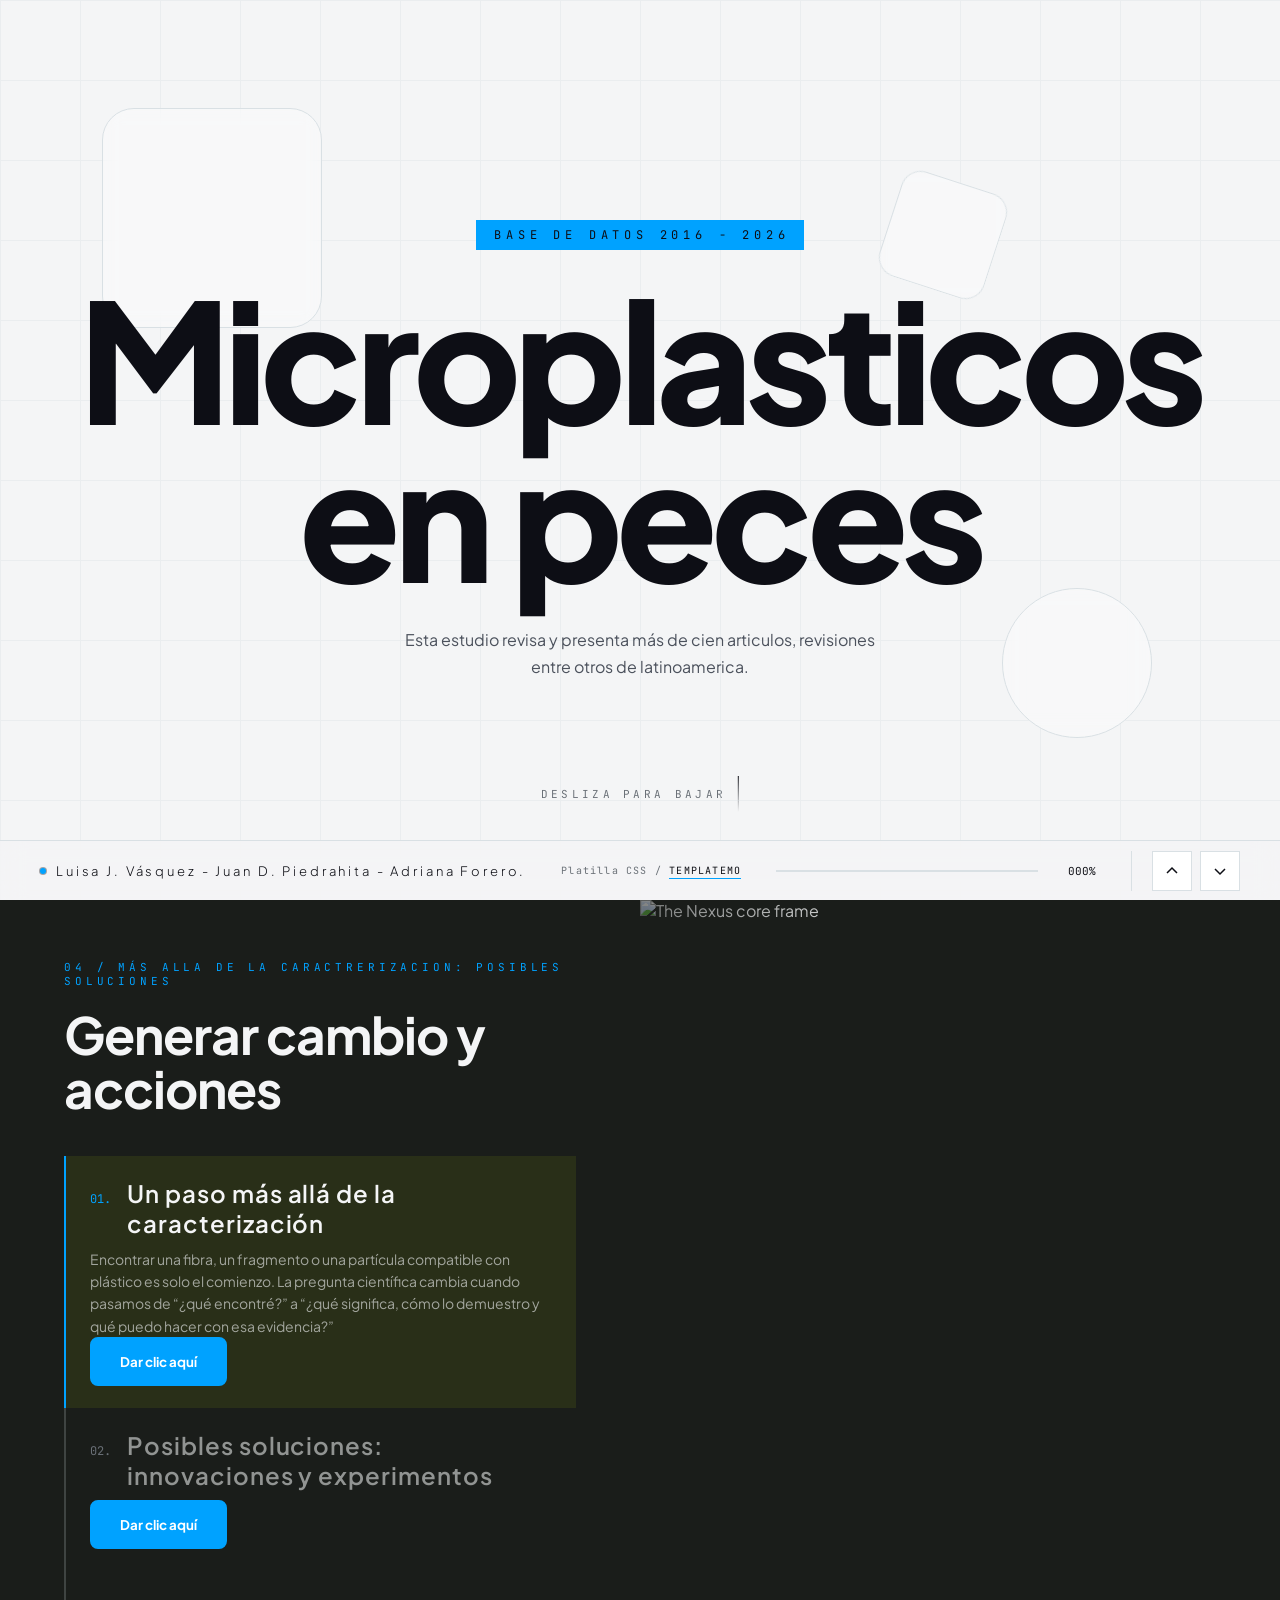
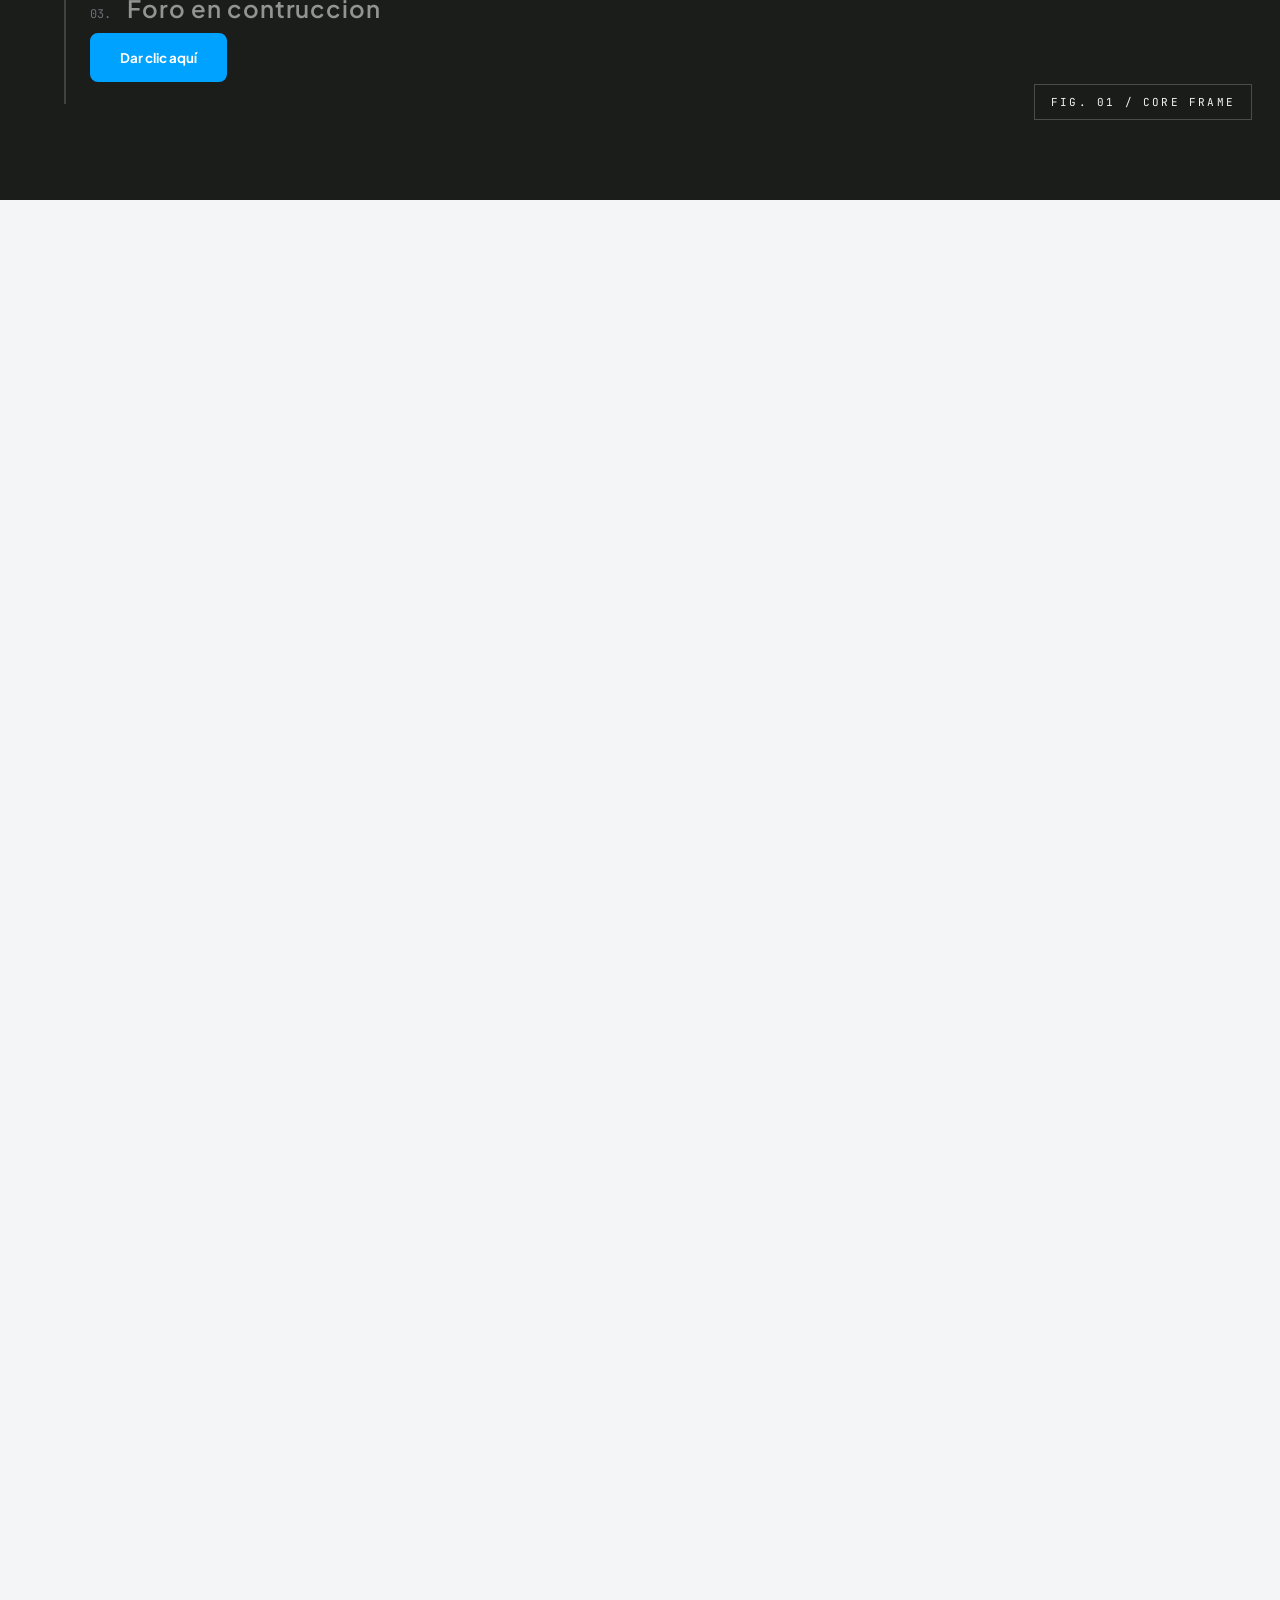
==== commit c4d16707: "Actualizar index.html" ====
--- a/index.html
+++ b/index.html
@@ -12,7 +12,9 @@
 <link rel="preconnect" href="https://fonts.googleapis.com">
 <link rel="preconnect" href="https://fonts.gstatic.com" crossorigin>
 <link href="https://fonts.googleapis.com/css2?family=Plus+Jakarta+Sans:wght@300;400;500;600;700;800&family=JetBrains+Mono:wght@400;500;700&display=swap" rel="stylesheet">
-<link rel="stylesheet" href="templatemo-629-nexus-style.css">
+<link rel="stylesheet" href="templatemo-629-nexus-style.css">
+<link rel="stylesheet" href="templatemo-629-nexus-style.css">
+<link rel="stylesheet" href="nexus-mobile.css">
 </head>
 <body>
 
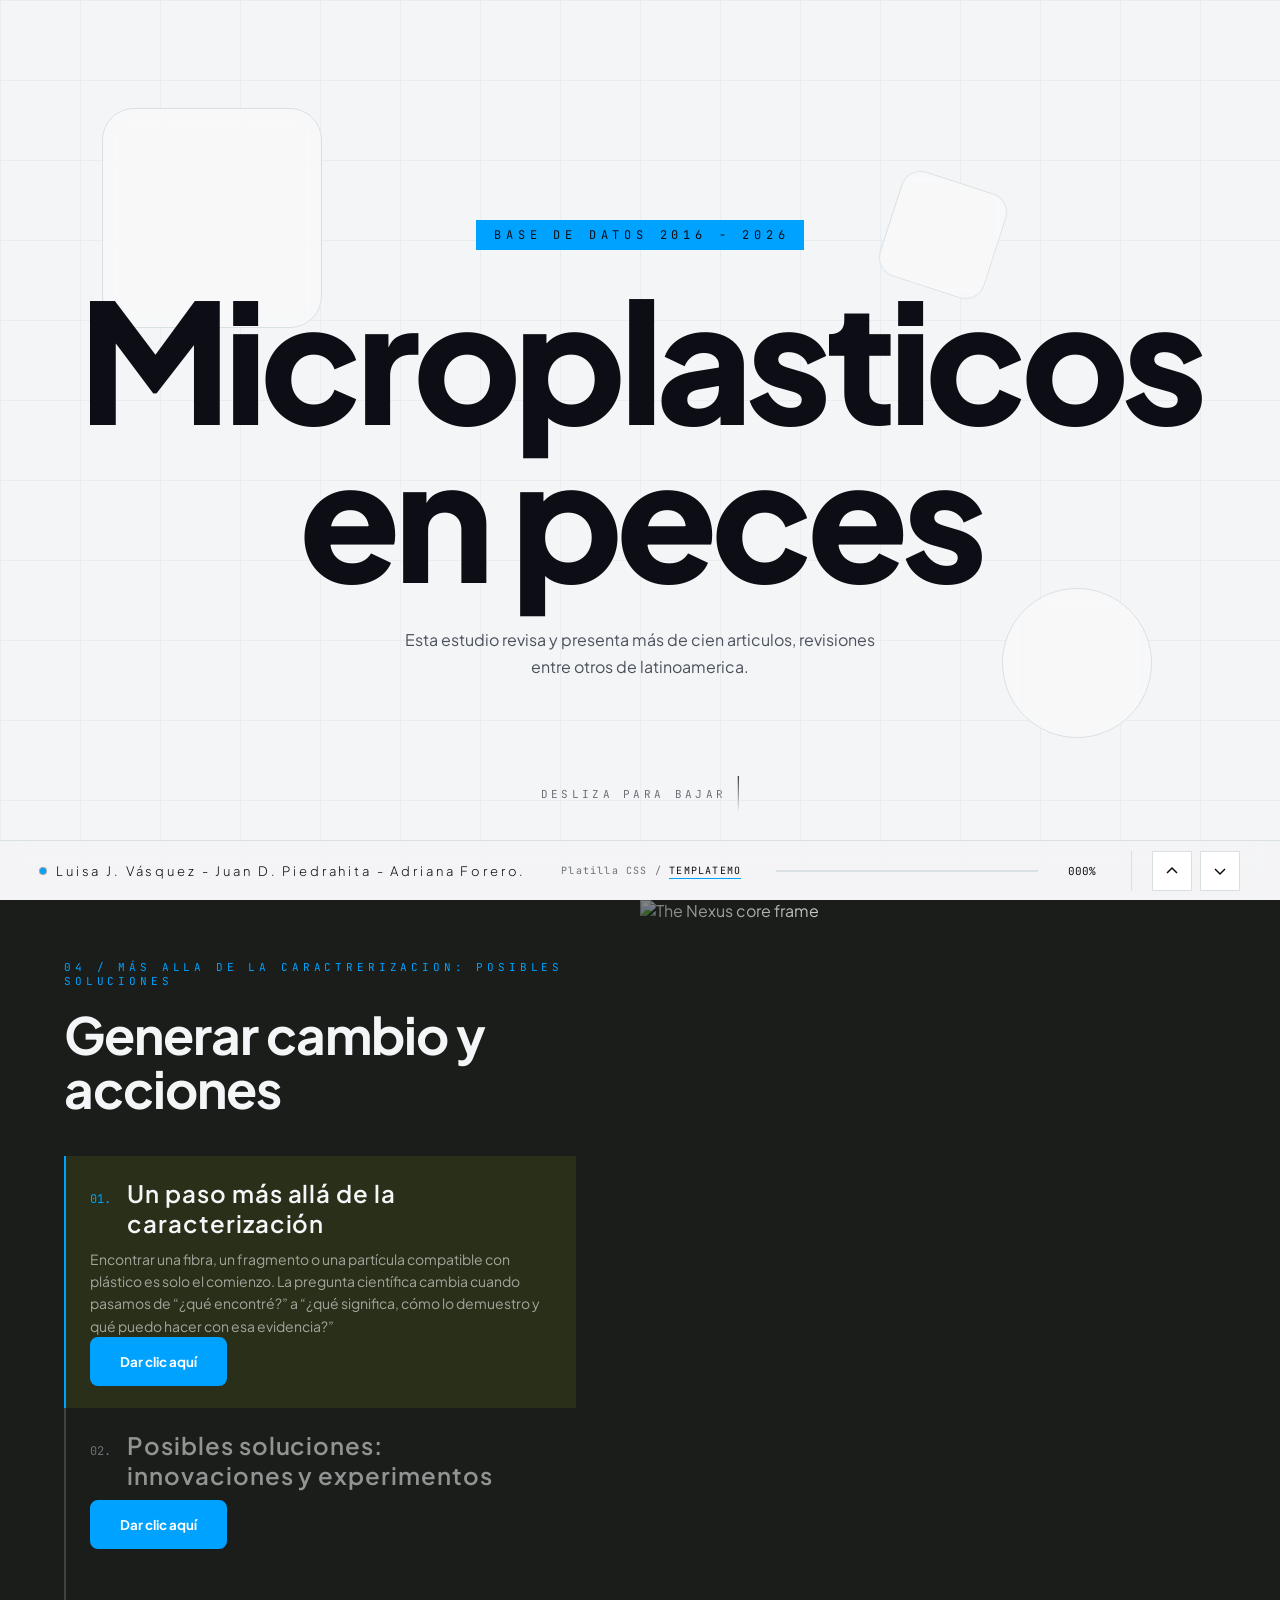
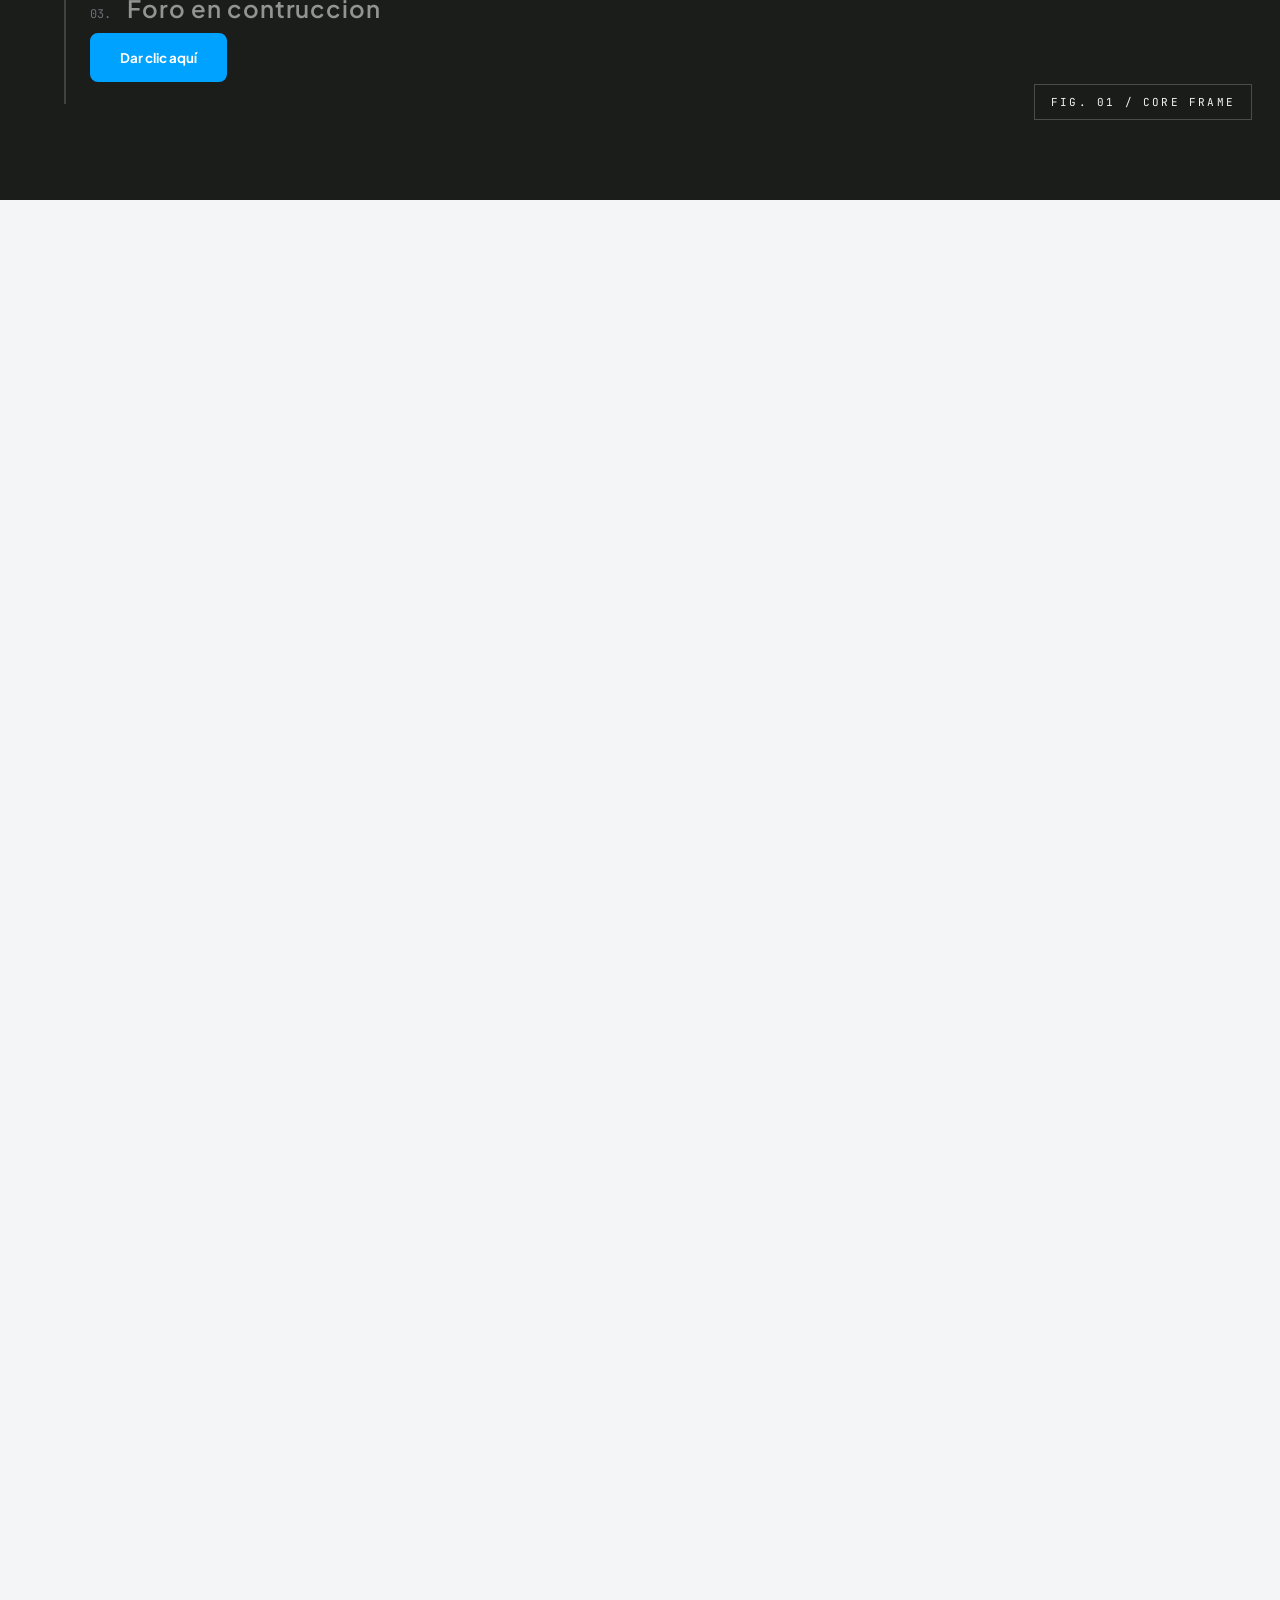
==== commit 87cfde63: "Actualizar index.html" ====
--- a/index.html
+++ b/index.html
@@ -13,8 +13,7 @@
 <link rel="preconnect" href="https://fonts.gstatic.com" crossorigin>
 <link href="https://fonts.googleapis.com/css2?family=Plus+Jakarta+Sans:wght@300;400;500;600;700;800&family=JetBrains+Mono:wght@400;500;700&display=swap" rel="stylesheet">
 <link rel="stylesheet" href="templatemo-629-nexus-style.css">
-<link rel="stylesheet" href="templatemo-629-nexus-style.css">
-<link rel="stylesheet" href="nexus-mobile.css">
+<link rel="stylesheet" href="templatemo-629-nexus-style.css">
 </head>
 <body>
 
